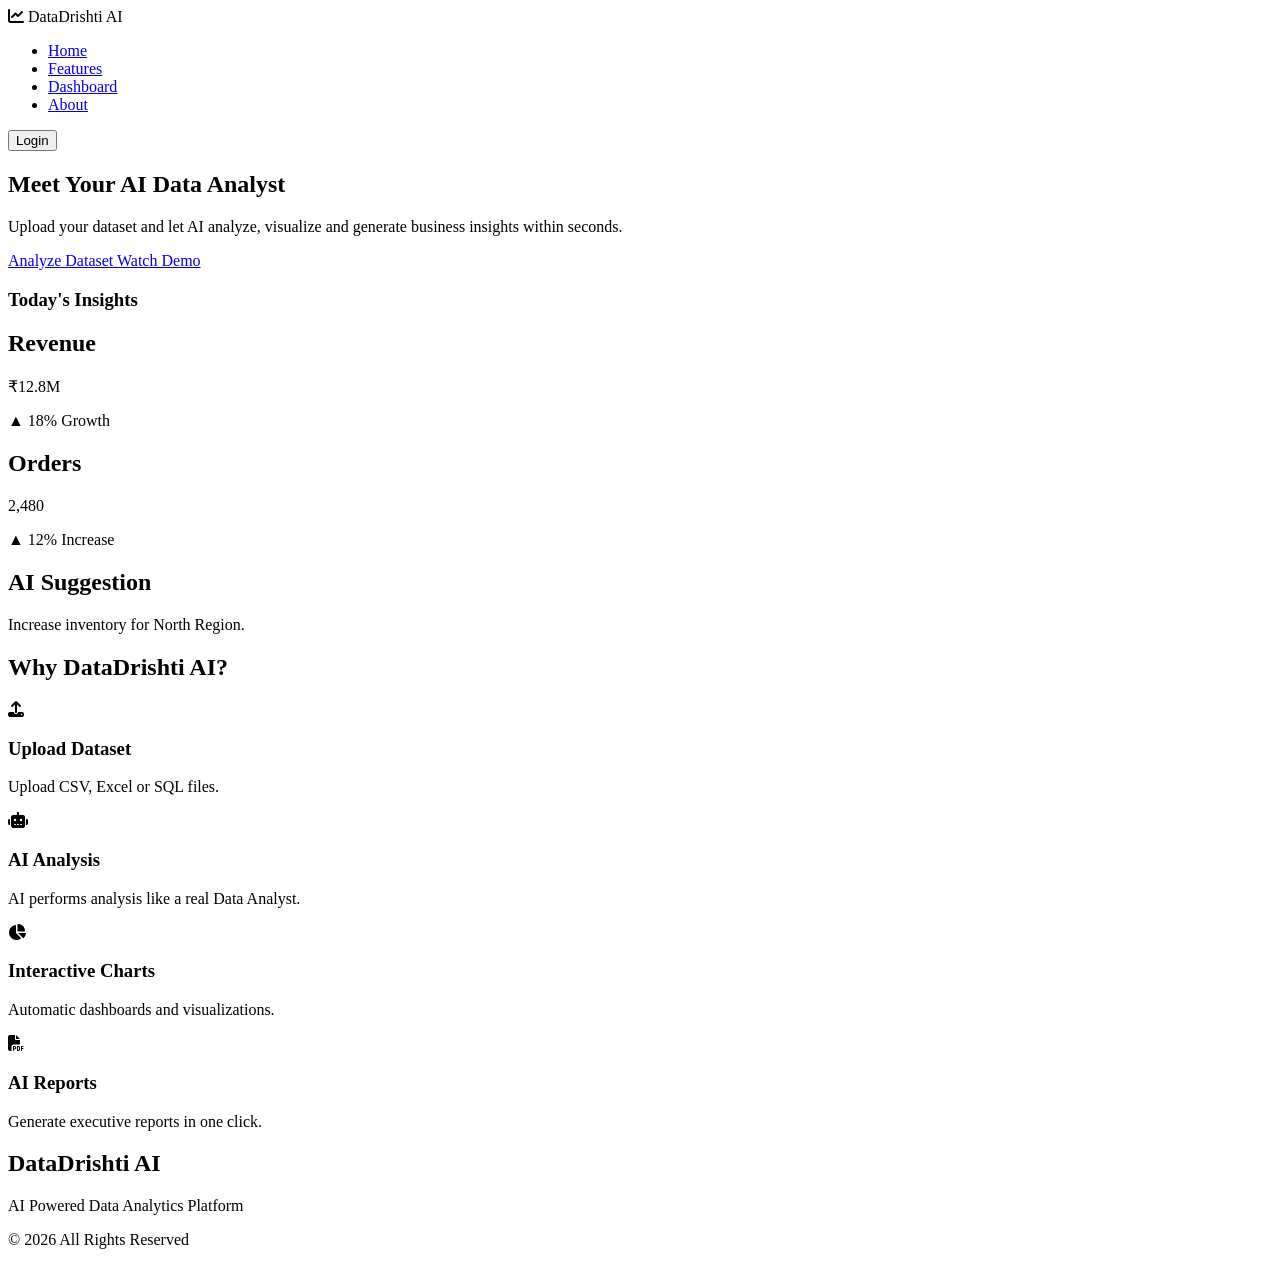
==== index.html @ 01517c09 "Add files via upload" ====
<!DOCTYPE html>
<html lang="en">
<head>
    <meta charset="UTF-8">
    <meta name="viewport" content="width=device-width, initial-scale=1.0">
    <title>DataDrishti AI</title>

    <!-- Google Font -->
    <link href="https://fonts.googleapis.com/css2?family=Poppins:wght@300;400;500;600;700&display=swap" rel="stylesheet">

    <!-- Font Awesome -->
    <link rel="stylesheet"
    href="https://cdnjs.cloudflare.com/ajax/libs/font-awesome/6.6.0/css/all.min.css">

    <!-- CSS -->
    <link rel="stylesheet" href="css/style.css">
</head>

<body>

    <!-- Background -->
    <div class="bg-blur"></div>

    <!-- Navbar -->
    <nav>

        <div class="logo">
            <i class="fa-solid fa-chart-line"></i>
            DataDrishti AI
        </div>

        <ul>

            <li><a href="#">Home</a></li>
            <li><a href="#">Features</a></li>
            <li><a href="#">Dashboard</a></li>
            <li><a href="#">About</a></li>

        </ul>

        <button class="login-btn">Login</button>

    </nav>

    <!-- Hero -->

    <section class="hero">

        <div class="hero-left">

            <h1>
                Meet Your <span>AI Data Analyst</span>
            </h1>

            <p>

                Upload your dataset and let AI analyze,
                visualize and generate business insights
                within seconds.

            </p>

            <div class="buttons">

                <a href="upload.html" class="primary-btn">
                    Analyze Dataset
                </a>

                <a href="#" class="secondary-btn">
                    Watch Demo
                </a>

            </div>

        </div>

        <div class="hero-right">

            <div class="glass-card">

                <h3>Today's Insights</h3>

                <div class="card">

                    <h2>Revenue</h2>

                    <span>₹12.8M</span>

                    <p>▲ 18% Growth</p>

                </div>

                <div class="card">

                    <h2>Orders</h2>

                    <span>2,480</span>

                    <p>▲ 12% Increase</p>

                </div>

                <div class="card">

                    <h2>AI Suggestion</h2>

                    <span>
                        Increase inventory for
                        North Region.
                    </span>

                </div>

            </div>

        </div>

    </section>

    <!-- Features -->

    <section class="features">

        <h2>Why DataDrishti AI?</h2>

        <div class="feature-container">

            <div class="feature-box">

                <i class="fa-solid fa-upload"></i>

                <h3>Upload Dataset</h3>

                <p>
                    Upload CSV, Excel or SQL files.
                </p>

            </div>

            <div class="feature-box">

                <i class="fa-solid fa-robot"></i>

                <h3>AI Analysis</h3>

                <p>
                    AI performs analysis like a real Data Analyst.
                </p>

            </div>

            <div class="feature-box">

                <i class="fa-solid fa-chart-pie"></i>

                <h3>Interactive Charts</h3>

                <p>
                    Automatic dashboards and visualizations.
                </p>

            </div>

            <div class="feature-box">

                <i class="fa-solid fa-file-pdf"></i>

                <h3>AI Reports</h3>

                <p>
                    Generate executive reports in one click.
                </p>

            </div>

        </div>

    </section>

    <!-- Footer -->

    <footer>

        <h2>DataDrishti AI</h2>

        <p>
            AI Powered Data Analytics Platform
        </p>

        <p>
            © 2026 All Rights Reserved
        </p>

    </footer>

</body>
</html>
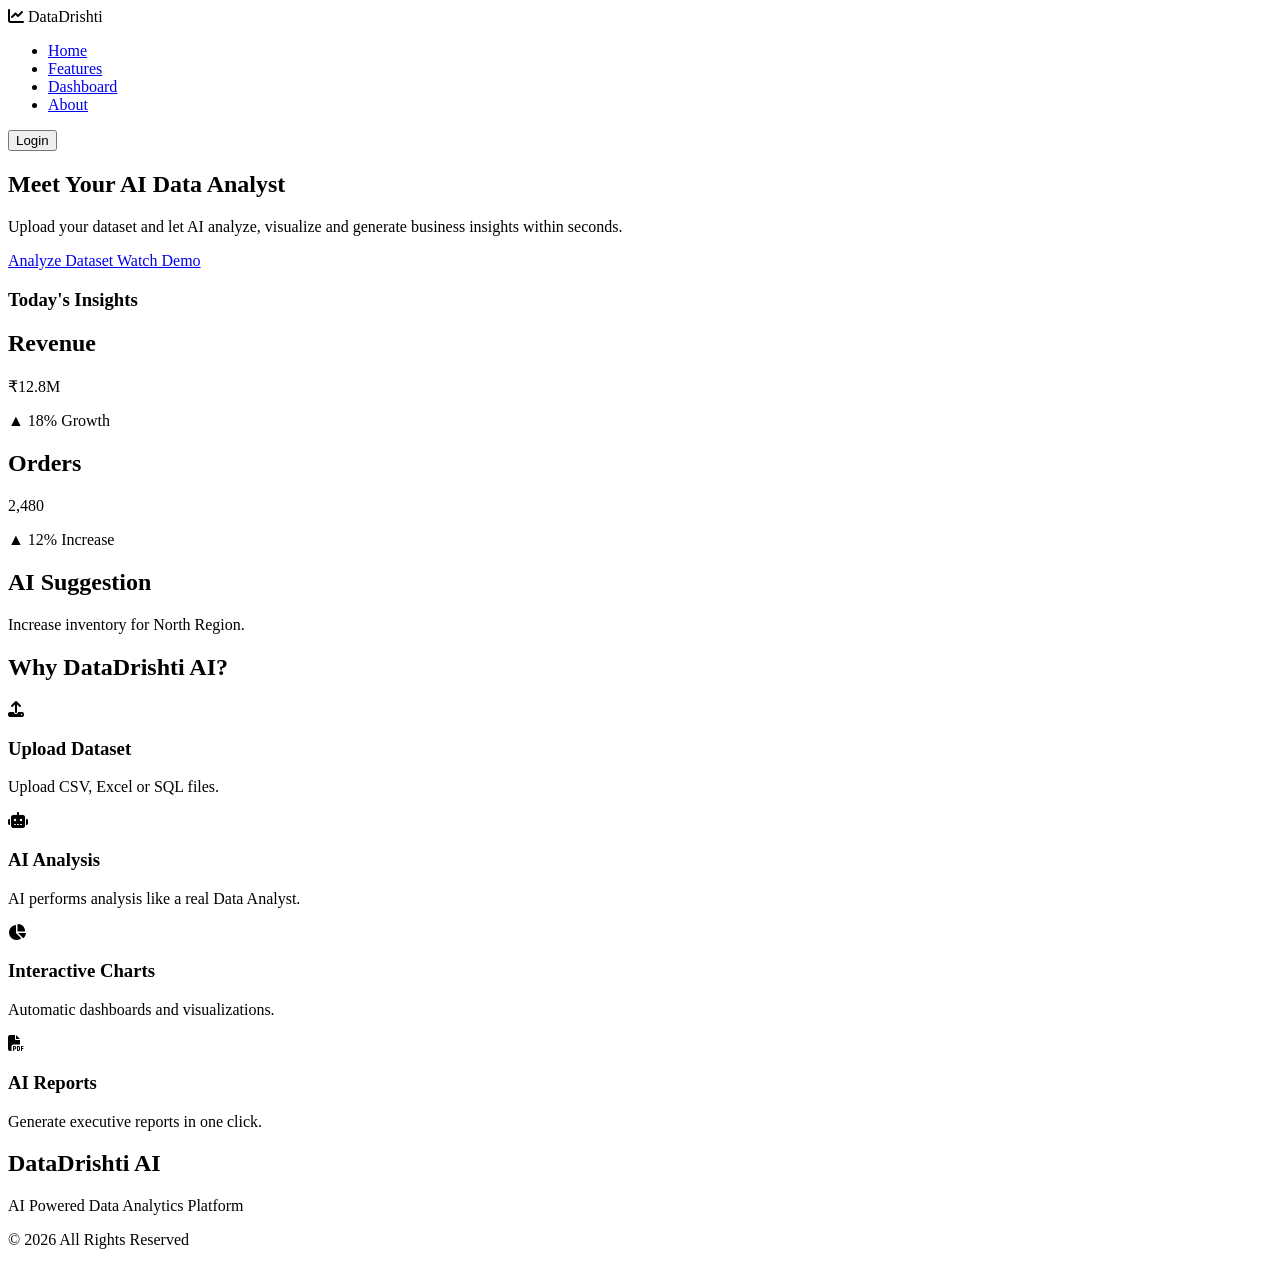
==== commit 8daf2b9e: "Update index.html" ====
--- a/index.html
+++ b/index.html
@@ -26,7 +26,7 @@
 
         <div class="logo">
             <i class="fa-solid fa-chart-line"></i>
-            DataDrishti AI
+            DataDrishti 
         </div>
 
         <ul>
@@ -194,4 +194,4 @@
     </footer>
 
 </body>
-</html>+</html>
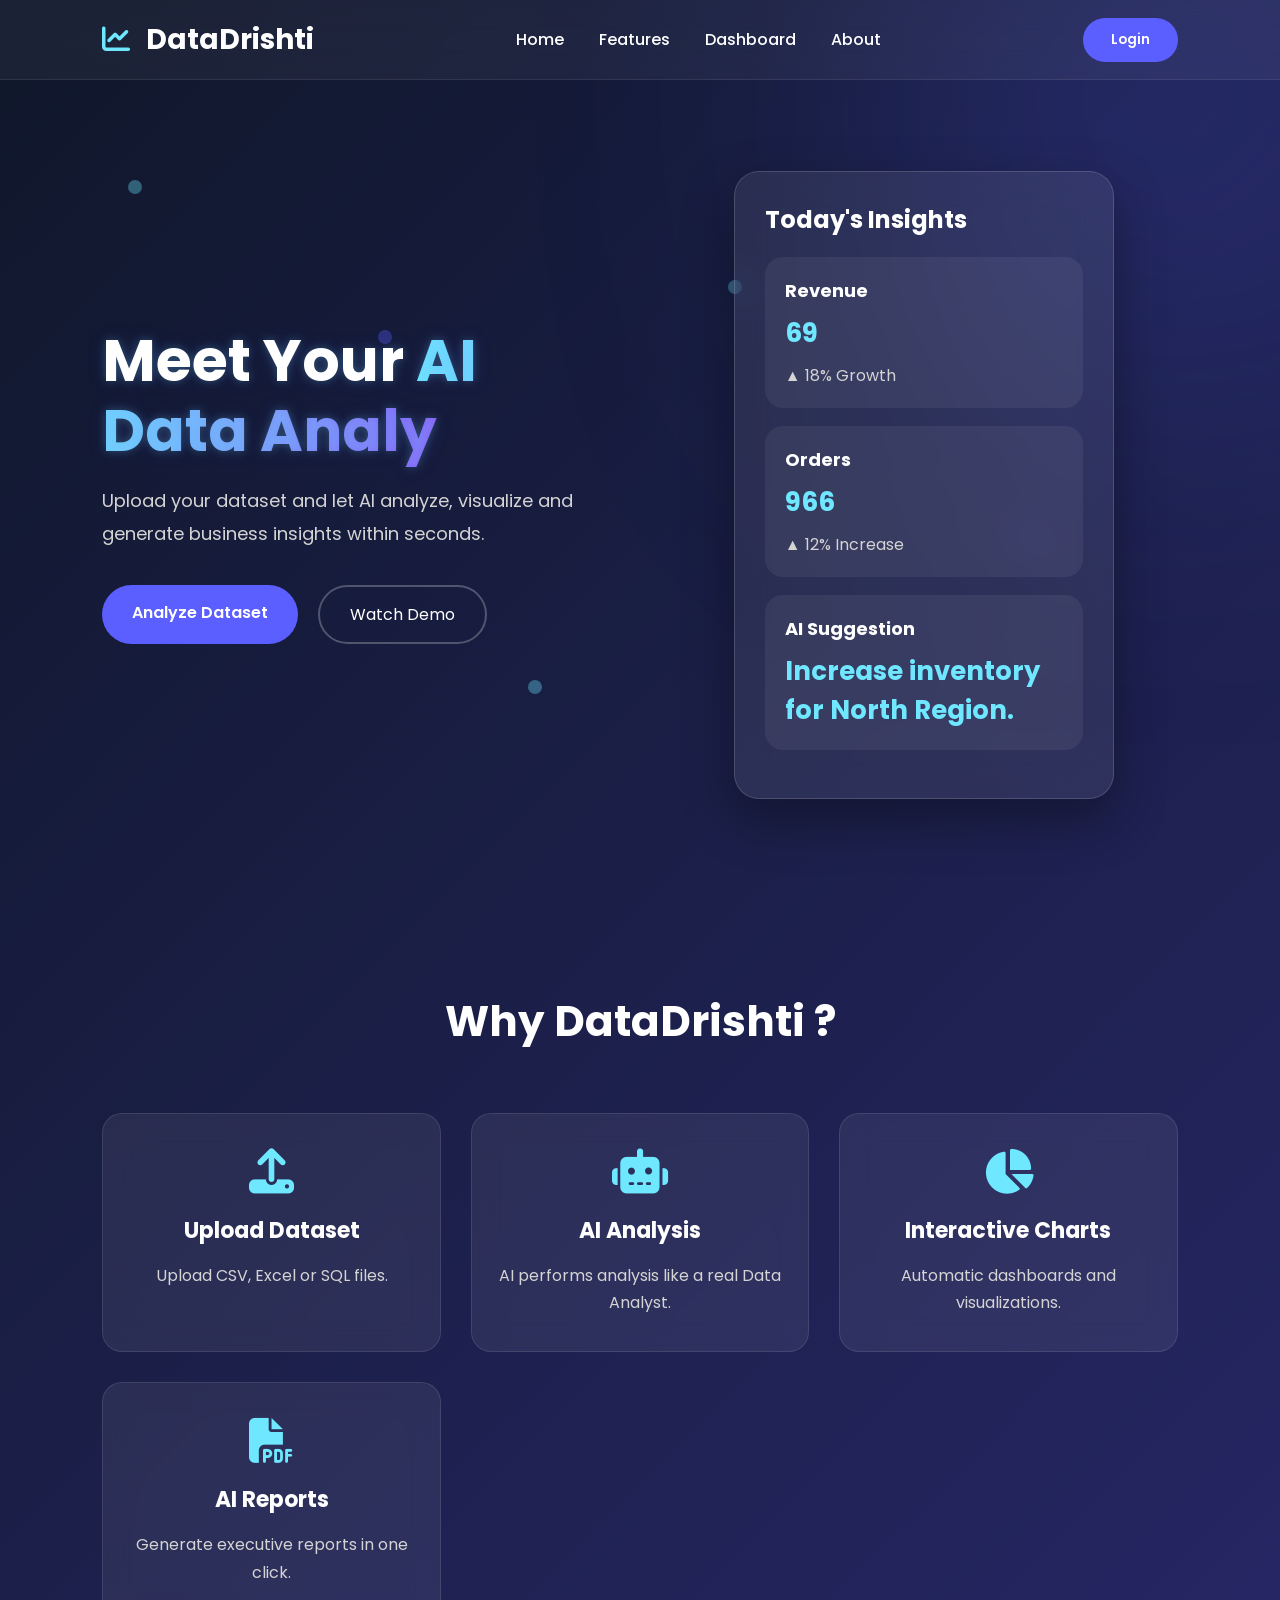
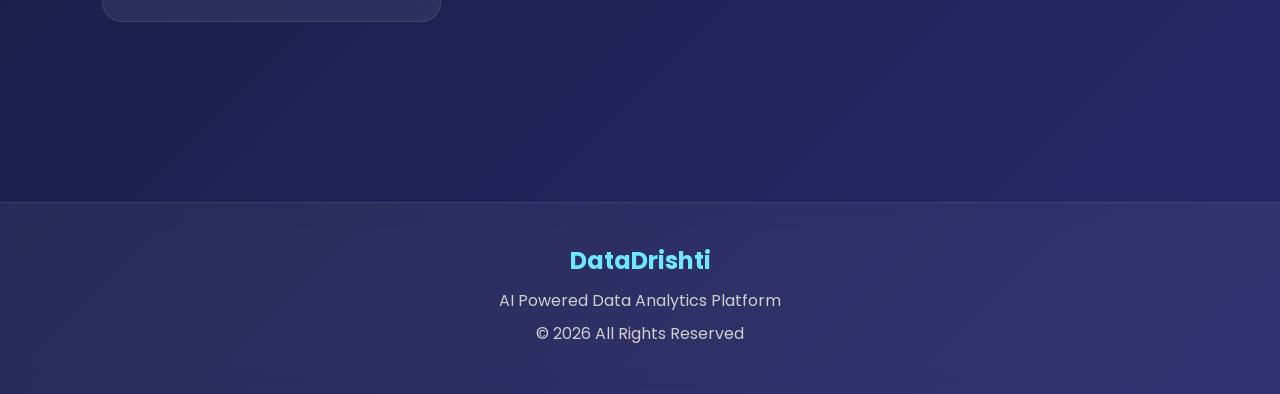
==== commit b0a4802b: "Initial project upload" ====
--- a/index.html
+++ b/index.html
@@ -1,197 +1,202 @@
-<!DOCTYPE html>
-<html lang="en">
-<head>
-    <meta charset="UTF-8">
-    <meta name="viewport" content="width=device-width, initial-scale=1.0">
-    <title>DataDrishti AI</title>
-
-    <!-- Google Font -->
-    <link href="https://fonts.googleapis.com/css2?family=Poppins:wght@300;400;500;600;700&display=swap" rel="stylesheet">
-
-    <!-- Font Awesome -->
-    <link rel="stylesheet"
-    href="https://cdnjs.cloudflare.com/ajax/libs/font-awesome/6.6.0/css/all.min.css">
-
-    <!-- CSS -->
-    <link rel="stylesheet" href="css/style.css">
-</head>
-
-<body>
-
-    <!-- Background -->
-    <div class="bg-blur"></div>
-
-    <!-- Navbar -->
-    <nav>
-
-        <div class="logo">
-            <i class="fa-solid fa-chart-line"></i>
-            DataDrishti 
-        </div>
-
-        <ul>
-
-            <li><a href="#">Home</a></li>
-            <li><a href="#">Features</a></li>
-            <li><a href="#">Dashboard</a></li>
-            <li><a href="#">About</a></li>
-
-        </ul>
-
-        <button class="login-btn">Login</button>
-
-    </nav>
-
-    <!-- Hero -->
-
-    <section class="hero">
-
-        <div class="hero-left">
-
-            <h1>
-                Meet Your <span>AI Data Analyst</span>
-            </h1>
-
-            <p>
-
-                Upload your dataset and let AI analyze,
-                visualize and generate business insights
-                within seconds.
-
-            </p>
-
-            <div class="buttons">
-
-                <a href="upload.html" class="primary-btn">
-                    Analyze Dataset
-                </a>
-
-                <a href="#" class="secondary-btn">
-                    Watch Demo
-                </a>
-
-            </div>
-
-        </div>
-
-        <div class="hero-right">
-
-            <div class="glass-card">
-
-                <h3>Today's Insights</h3>
-
-                <div class="card">
-
-                    <h2>Revenue</h2>
-
-                    <span>₹12.8M</span>
-
-                    <p>▲ 18% Growth</p>
-
-                </div>
-
-                <div class="card">
-
-                    <h2>Orders</h2>
-
-                    <span>2,480</span>
-
-                    <p>▲ 12% Increase</p>
-
-                </div>
-
-                <div class="card">
-
-                    <h2>AI Suggestion</h2>
-
-                    <span>
-                        Increase inventory for
-                        North Region.
-                    </span>
-
-                </div>
-
-            </div>
-
-        </div>
-
-    </section>
-
-    <!-- Features -->
-
-    <section class="features">
-
-        <h2>Why DataDrishti AI?</h2>
-
-        <div class="feature-container">
-
-            <div class="feature-box">
-
-                <i class="fa-solid fa-upload"></i>
-
-                <h3>Upload Dataset</h3>
-
-                <p>
-                    Upload CSV, Excel or SQL files.
-                </p>
-
-            </div>
-
-            <div class="feature-box">
-
-                <i class="fa-solid fa-robot"></i>
-
-                <h3>AI Analysis</h3>
-
-                <p>
-                    AI performs analysis like a real Data Analyst.
-                </p>
-
-            </div>
-
-            <div class="feature-box">
-
-                <i class="fa-solid fa-chart-pie"></i>
-
-                <h3>Interactive Charts</h3>
-
-                <p>
-                    Automatic dashboards and visualizations.
-                </p>
-
-            </div>
-
-            <div class="feature-box">
-
-                <i class="fa-solid fa-file-pdf"></i>
-
-                <h3>AI Reports</h3>
-
-                <p>
-                    Generate executive reports in one click.
-                </p>
-
-            </div>
-
-        </div>
-
-    </section>
-
-    <!-- Footer -->
-
-    <footer>
-
-        <h2>DataDrishti AI</h2>
-
-        <p>
-            AI Powered Data Analytics Platform
-        </p>
-
-        <p>
-            © 2026 All Rights Reserved
-        </p>
-
-    </footer>
-
-</body>
-</html>
+<!DOCTYPE html>
+<html lang="en">
+<head>
+    <meta charset="UTF-8">
+    <meta name="viewport" content="width=device-width, initial-scale=1.0">
+    <title>DataDrishti </title>
+
+    <!-- Google Font -->
+    <link href="https://fonts.googleapis.com/css2?family=Poppins:wght@300;400;500;600;700&display=swap" rel="stylesheet">
+
+    <!-- Font Awesome -->
+    <link rel="stylesheet"
+    href="https://cdnjs.cloudflare.com/ajax/libs/font-awesome/6.6.0/css/all.min.css">
+
+    <!-- CSS -->
+    <link rel="stylesheet" href="css/styleP1.css">
+    <link rel="stylesheet" href="css/styleP2.css">
+     <link rel="stylesheet" href="css/styleP3.css">
+
+</head>
+
+<body>
+
+
+    <!-- Background -->
+    <div class="bg-blur"></div>
+
+    <!-- Navbar -->
+    <nav>
+
+        <div class="logo">
+            <i class="fa-solid fa-chart-line"></i>
+            DataDrishti 
+        </div>
+
+        <ul>
+
+            <li><a href="#">Home</a></li>
+            <li><a href="#">Features</a></li>
+            <li><a href="dashboard.html">Dashboard</a></li>
+            <li><a href="#">About</a></li>
+
+        </ul>
+
+        <button class="login-btn">Login</button>
+
+    </nav>
+
+    <!-- Hero -->
+
+    <section class="hero">
+
+        <div class="hero-left">
+
+            <h1>
+                Meet Your <span>AI Data Analyst</span>
+            </h1>
+
+            <p>
+
+                Upload your dataset and let AI analyze,
+                visualize and generate business insights
+                within seconds.
+
+            </p>
+
+            <div class="buttons">
+
+                <a href="upload.html" class="primary-btn">
+                    Analyze Dataset
+                </a>
+
+                <a href="#" class="secondary-btn">
+                    Watch Demo
+                </a>
+
+            </div>
+
+        </div>
+
+        <div class="hero-right">
+
+            <div class="glass-card">
+
+                <h3>Today's Insights</h3>
+
+                <div class="card">
+
+                    <h2>Revenue</h2>
+
+                    <span>₹12.8M</span>
+
+                    <p>▲ 18% Growth</p>
+
+                </div>
+
+                <div class="card">
+
+                    <h2>Orders</h2>
+
+                    <span>2,480</span>
+
+                    <p>▲ 12% Increase</p>
+
+                </div>
+
+                <div class="card">
+
+                    <h2>AI Suggestion</h2>
+
+                    <span>
+                        Increase inventory for
+                        North Region.
+                    </span>
+
+                </div>
+
+            </div>
+
+        </div>
+
+    </section>
+
+    <!-- Features -->
+
+    <section class="features">
+
+        <h2>Why DataDrishti ?</h2>
+
+        <div class="feature-container">
+
+            <div class="feature-box">
+
+                <i class="fa-solid fa-upload"></i>
+
+                <h3>Upload Dataset</h3>
+
+                <p>
+                    Upload CSV, Excel or SQL files.
+                </p>
+
+            </div>
+
+            <div class="feature-box">
+
+                <i class="fa-solid fa-robot"></i>
+
+                <h3>AI Analysis</h3>
+
+                <p>
+                    AI performs analysis like a real Data Analyst.
+                </p>
+
+            </div>
+
+            <div class="feature-box">
+
+                <i class="fa-solid fa-chart-pie"></i>
+
+                <h3>Interactive Charts</h3>
+
+                <p>
+                    Automatic dashboards and visualizations.
+                </p>
+
+            </div>
+
+            <div class="feature-box">
+
+                <i class="fa-solid fa-file-pdf"></i>
+
+                <h3>AI Reports</h3>
+
+                <p>
+                    Generate executive reports in one click.
+                </p>
+
+            </div>
+
+        </div>
+
+    </section>
+    
+
+    <!-- Footer -->
+
+    <footer>
+
+        <h2>DataDrishti</h2>
+
+        <p>
+            AI Powered Data Analytics Platform
+        </p>
+
+        <p>
+            © 2026 All Rights Reserved
+        </p>
+
+    </footer>
+<script src="js/script.js"></script>
+</body>
+</html>
--- a/css/styleP1.css
+++ b/css/styleP1.css
@@ -0,0 +1,397 @@
+/* ==========================
+   GOOGLE FONT & RESET
+========================== */
+
+@import url('https://fonts.googleapis.com/css2?family=Poppins:wght@300;400;500;600;700;800&display=swap');
+
+*{
+    margin:0;
+    padding:0;
+    box-sizing:border-box;
+    font-family:'Poppins',sans-serif;
+}
+
+html{
+    scroll-behavior:smooth;
+}
+
+body{
+    min-height:100vh;
+    color:#fff;
+    overflow-x:hidden;
+    background:linear-gradient(-45deg,#0f172a,#1e293b,#312e81,#0f172a);
+    background-size:400% 400%;
+    animation:gradientBG 12s ease infinite;
+}
+
+/* ==========================
+   Animated Background
+========================== */
+
+@keyframes gradientBG{
+
+    0%{
+        background-position:0% 50%;
+    }
+
+    50%{
+        background-position:100% 50%;
+    }
+
+    100%{
+        background-position:0% 50%;
+    }
+
+}
+
+.bg-blur{
+
+    position:fixed;
+    width:500px;
+    height:500px;
+
+    background:#5b5fff;
+
+    border-radius:50%;
+
+    filter:blur(180px);
+
+    top:-150px;
+    right:-150px;
+
+    opacity:.35;
+
+    z-index:-1;
+
+}
+
+/* ==========================
+        NAVBAR
+========================== */
+
+nav{
+
+    width:100%;
+    height:80px;
+
+    display:flex;
+
+    justify-content:space-between;
+
+    align-items:center;
+
+    padding:0 8%;
+
+    position:sticky;
+
+    top:0;
+
+    backdrop-filter:blur(15px);
+
+    background:rgba(255,255,255,.05);
+
+    border-bottom:1px solid rgba(255,255,255,.08);
+
+    z-index:100;
+
+}
+
+.logo{
+
+    font-size:28px;
+
+    font-weight:700;
+
+    color:#fff;
+
+}
+
+.logo i{
+
+    color:#6ee7ff;
+
+    margin-right:10px;
+
+}
+
+nav ul{
+
+    display:flex;
+
+    list-style:none;
+
+    gap:35px;
+
+}
+
+nav ul li a{
+
+    text-decoration:none;
+
+    color:#fff;
+
+    transition:.3s;
+
+    font-weight:500;
+
+}
+
+nav ul li a:hover{
+
+    color:#6ee7ff;
+
+}
+
+.login-btn{
+
+    padding:12px 28px;
+
+    border:none;
+
+    outline:none;
+
+    border-radius:30px;
+
+    background:#5b5fff;
+
+    color:white;
+
+    cursor:pointer;
+
+    transition:.3s;
+
+    font-weight:600;
+
+}
+
+.login-btn:hover{
+
+    transform:translateY(-3px);
+
+    box-shadow:0 0 20px rgba(91,95,255,.5);
+
+}
+
+/* ==========================
+       HERO SECTION
+========================== */
+
+.hero{
+
+    min-height:90vh;
+
+    display:flex;
+
+    justify-content:space-between;
+
+    align-items:center;
+
+    padding:80px 8%;
+
+    gap:60px;
+
+}
+
+.hero-left{
+
+    flex:1;
+
+}
+
+.hero-left h1{
+
+    font-size:58px;
+
+    line-height:1.2;
+
+    margin-bottom:20px;
+
+}
+
+.hero-left h1 span{
+
+    color:#6ee7ff;
+
+}
+
+.hero-left p{
+
+    font-size:18px;
+
+    color:#d4d4d4;
+
+    line-height:1.8;
+
+    margin-bottom:35px;
+
+    max-width:600px;
+
+}
+
+/* ==========================
+      BUTTONS
+========================== */
+
+.buttons{
+
+    display:flex;
+
+    gap:20px;
+
+}
+
+.primary-btn{
+
+    text-decoration:none;
+
+    color:white;
+
+    background:#5b5fff;
+
+    padding:15px 30px;
+
+    border-radius:40px;
+
+    font-weight:600;
+
+    transition:.3s;
+
+}
+
+.primary-btn:hover{
+
+    transform:translateY(-5px);
+
+    box-shadow:0 0 25px rgba(91,95,255,.6);
+
+}
+
+.secondary-btn{
+
+    text-decoration:none;
+
+    color:white;
+
+    border:2px solid rgba(255,255,255,.25);
+
+    padding:15px 30px;
+
+    border-radius:40px;
+
+    transition:.3s;
+
+}
+
+.secondary-btn:hover{
+
+    background:white;
+
+    color:#111827;
+
+}
+
+/* ==========================
+     RIGHT GLASS CARD
+========================== */
+
+.hero-right{
+
+    flex:1;
+
+    display:flex;
+
+    justify-content:center;
+
+}
+
+.glass-card{
+
+    width:380px;
+
+    padding:30px;
+
+    border-radius:25px;
+
+    background:rgba(255,255,255,.08);
+
+    backdrop-filter:blur(18px);
+
+    border:1px solid rgba(255,255,255,.15);
+
+    box-shadow:0 20px 50px rgba(0,0,0,.35);
+
+    animation:float 5s ease-in-out infinite;
+
+}
+
+.glass-card h3{
+
+    margin-bottom:20px;
+
+    font-size:24px;
+
+}
+
+.card{
+
+    background:rgba(255,255,255,.06);
+
+    border-radius:18px;
+
+    padding:20px;
+
+    margin-bottom:18px;
+
+    transition:.3s;
+
+}
+
+.card:hover{
+
+    transform:scale(1.03);
+
+    background:rgba(255,255,255,.12);
+
+}
+
+.card h2{
+
+    font-size:18px;
+
+    margin-bottom:10px;
+
+}
+
+.card span{
+
+    font-size:26px;
+
+    font-weight:700;
+
+    color:#6ee7ff;
+
+}
+
+.card p{
+
+    margin-top:10px;
+
+    color:#d4d4d4;
+
+}
+
+@keyframes float{
+
+    0%{
+        transform:translateY(0);
+    }
+
+    50%{
+        transform:translateY(-12px);
+    }
+
+    100%{
+        transform:translateY(0);
+    }
+
+}
--- a/css/styleP2.css
+++ b/css/styleP2.css
@@ -0,0 +1,262 @@
+/* ==========================
+        FEATURES SECTION
+========================== */
+
+.features{
+
+    padding:100px 8%;
+
+    text-align:center;
+
+}
+
+.features h2{
+
+    font-size:42px;
+
+    margin-bottom:60px;
+
+    color:#fff;
+
+}
+
+.feature-container{
+
+    display:grid;
+
+    grid-template-columns:repeat(auto-fit,minmax(250px,1fr));
+
+    gap:30px;
+
+}
+
+.feature-box{
+
+    background:rgba(255,255,255,.07);
+
+    backdrop-filter:blur(15px);
+
+    border:1px solid rgba(255,255,255,.1);
+
+    border-radius:20px;
+
+    padding:35px 25px;
+
+    transition:.4s;
+
+    cursor:pointer;
+
+}
+
+.feature-box:hover{
+
+    transform:translateY(-12px);
+
+    box-shadow:0 20px 40px rgba(0,0,0,.3);
+
+    border:1px solid #6ee7ff;
+
+}
+
+.feature-box i{
+
+    font-size:45px;
+
+    color:#6ee7ff;
+
+    margin-bottom:20px;
+
+}
+
+.feature-box h3{
+
+    margin-bottom:15px;
+
+    font-size:22px;
+
+}
+
+.feature-box p{
+
+    color:#d4d4d4;
+
+    line-height:1.7;
+
+}
+
+/* ==========================
+          FOOTER
+========================== */
+
+footer{
+
+    margin-top:80px;
+
+    padding:40px 8%;
+
+    text-align:center;
+
+    background:rgba(255,255,255,.05);
+
+    border-top:1px solid rgba(255,255,255,.08);
+
+}
+
+footer h2{
+
+    color:#6ee7ff;
+
+    margin-bottom:10px;
+
+}
+
+footer p{
+
+    color:#cfcfcf;
+
+    margin:8px 0;
+
+}
+
+/* ==========================
+      SCROLLBAR
+========================== */
+
+::-webkit-scrollbar{
+
+    width:10px;
+
+}
+
+::-webkit-scrollbar-track{
+
+    background:#0f172a;
+
+}
+
+::-webkit-scrollbar-thumb{
+
+    background:#5b5fff;
+
+    border-radius:20px;
+
+}
+
+::-webkit-scrollbar-thumb:hover{
+
+    background:#6ee7ff;
+
+}
+
+/* ==========================
+      RESPONSIVE DESIGN
+========================== */
+
+@media(max-width:992px){
+
+.hero{
+
+    flex-direction:column;
+
+    text-align:center;
+
+}
+
+.hero-left h1{
+
+    font-size:45px;
+
+}
+
+.hero-left p{
+
+    margin:auto;
+    margin-bottom:30px;
+
+}
+
+.buttons{
+
+    justify-content:center;
+
+}
+
+.glass-card{
+
+    width:100%;
+    max-width:420px;
+
+}
+
+nav{
+
+    flex-direction:column;
+
+    height:auto;
+
+    padding:20px;
+
+}
+
+nav ul{
+
+    margin:20px 0;
+
+    flex-wrap:wrap;
+
+    justify-content:center;
+
+}
+
+}
+
+@media(max-width:768px){
+
+.hero{
+
+    padding:60px 6%;
+
+}
+
+.hero-left h1{
+
+    font-size:36px;
+
+}
+
+.features h2{
+
+    font-size:32px;
+
+}
+
+.feature-box{
+
+    padding:30px 20px;
+
+}
+
+.buttons{
+
+    flex-direction:column;
+
+    align-items:center;
+
+}
+
+.primary-btn,
+.secondary-btn{
+
+    width:220px;
+
+    text-align:center;
+
+}
+
+.logo{
+
+    font-size:24px;
+
+}
+
+}
--- a/css/styleP3.css
+++ b/css/styleP3.css
@@ -0,0 +1,292 @@
+/* ==========================================
+   PART 3 - PREMIUM EFFECTS
+========================================== */
+
+/* Floating Animation */
+
+.hero-left{
+
+    animation:slideLeft 1s ease;
+}
+
+.hero-right{
+
+    animation:slideRight 1s ease;
+}
+
+@keyframes slideLeft{
+
+    from{
+        opacity:0;
+        transform:translateX(-70px);
+    }
+
+    to{
+        opacity:1;
+        transform:translateX(0);
+    }
+
+}
+
+@keyframes slideRight{
+
+    from{
+        opacity:0;
+        transform:translateX(70px);
+    }
+
+    to{
+        opacity:1;
+        transform:translateX(0);
+    }
+
+}
+
+/* Glow Effect */
+
+.hero h1{
+
+    text-shadow:
+    0 0 10px rgba(110,231,255,.25),
+    0 0 20px rgba(91,95,255,.15);
+
+}
+
+.feature-box:hover i{
+
+    transform:rotate(10deg) scale(1.15);
+
+    transition:.4s;
+
+}
+
+/* Card Glow */
+
+.card:hover{
+
+    box-shadow:
+    0 0 20px rgba(91,95,255,.35);
+
+}
+
+/* Buttons */
+
+.primary-btn{
+
+    position:relative;
+
+    overflow:hidden;
+
+}
+
+.primary-btn::before{
+
+    content:"";
+
+    position:absolute;
+
+    width:0;
+
+    height:100%;
+
+    left:0;
+
+    top:0;
+
+    background:rgba(255,255,255,.15);
+
+    transition:.4s;
+
+}
+
+.primary-btn:hover::before{
+
+    width:100%;
+
+}
+
+/* Navbar Links */
+
+nav ul li{
+
+    position:relative;
+
+}
+
+nav ul li::after{
+
+    content:"";
+
+    position:absolute;
+
+    left:0;
+
+    bottom:-6px;
+
+    width:0;
+
+    height:2px;
+
+    background:#6ee7ff;
+
+    transition:.4s;
+
+}
+
+nav ul li:hover::after{
+
+    width:100%;
+
+}
+
+/* Hero Image Floating */
+
+.glass-card{
+
+    animation:
+    float 5s ease-in-out infinite,
+    glow 3s infinite alternate;
+
+}
+
+@keyframes glow{
+
+    from{
+
+        box-shadow:
+        0 0 15px rgba(91,95,255,.25);
+
+    }
+
+    to{
+
+        box-shadow:
+        0 0 35px rgba(110,231,255,.45);
+
+    }
+
+}
+
+/* Smooth Card Hover */
+
+.feature-box,
+.card,
+.login-btn,
+.primary-btn,
+.secondary-btn{
+
+    transition:all .35s ease;
+
+}
+
+/* Fade Up Animation */
+
+.feature-box{
+
+    animation:fadeUp .9s ease;
+
+}
+
+@keyframes fadeUp{
+
+    from{
+
+        opacity:0;
+
+        transform:translateY(40px);
+
+    }
+
+    to{
+
+        opacity:1;
+
+        transform:translateY(0);
+
+    }
+
+}
+
+/* Selection Color */
+
+::selection{
+
+    background:#6ee7ff;
+
+    color:#111827;
+
+}
+
+/* Hero Span Gradient */
+
+.hero h1 span{
+
+    background:linear-gradient(
+    90deg,
+    #6ee7ff,
+    #8b5cf6);
+
+    -webkit-background-clip:text;
+
+    color:transparent;
+
+}
+
+/* Footer */
+
+footer{
+
+    backdrop-filter:blur(12px);
+
+}
+
+/* Little Floating Dots */
+
+body::before{
+
+    content:"";
+
+    position:fixed;
+
+    width:14px;
+
+    height:14px;
+
+    border-radius:50%;
+
+    background:#6ee7ff;
+
+    left:10%;
+
+    top:20%;
+
+    box-shadow:
+    250px 150px #5b5fff,
+    600px 100px #6ee7ff,
+    900px 350px #5b5fff,
+    400px 500px #6ee7ff,
+    1200px 220px #5b5fff;
+
+    opacity:.35;
+
+    animation:particles 15s linear infinite;
+
+    z-index:-1;
+
+}
+
+@keyframes particles{
+
+    from{
+
+        transform:translateY(0);
+
+    }
+
+    to{
+
+        transform:translateY(-80px);
+
+    }
+
+}
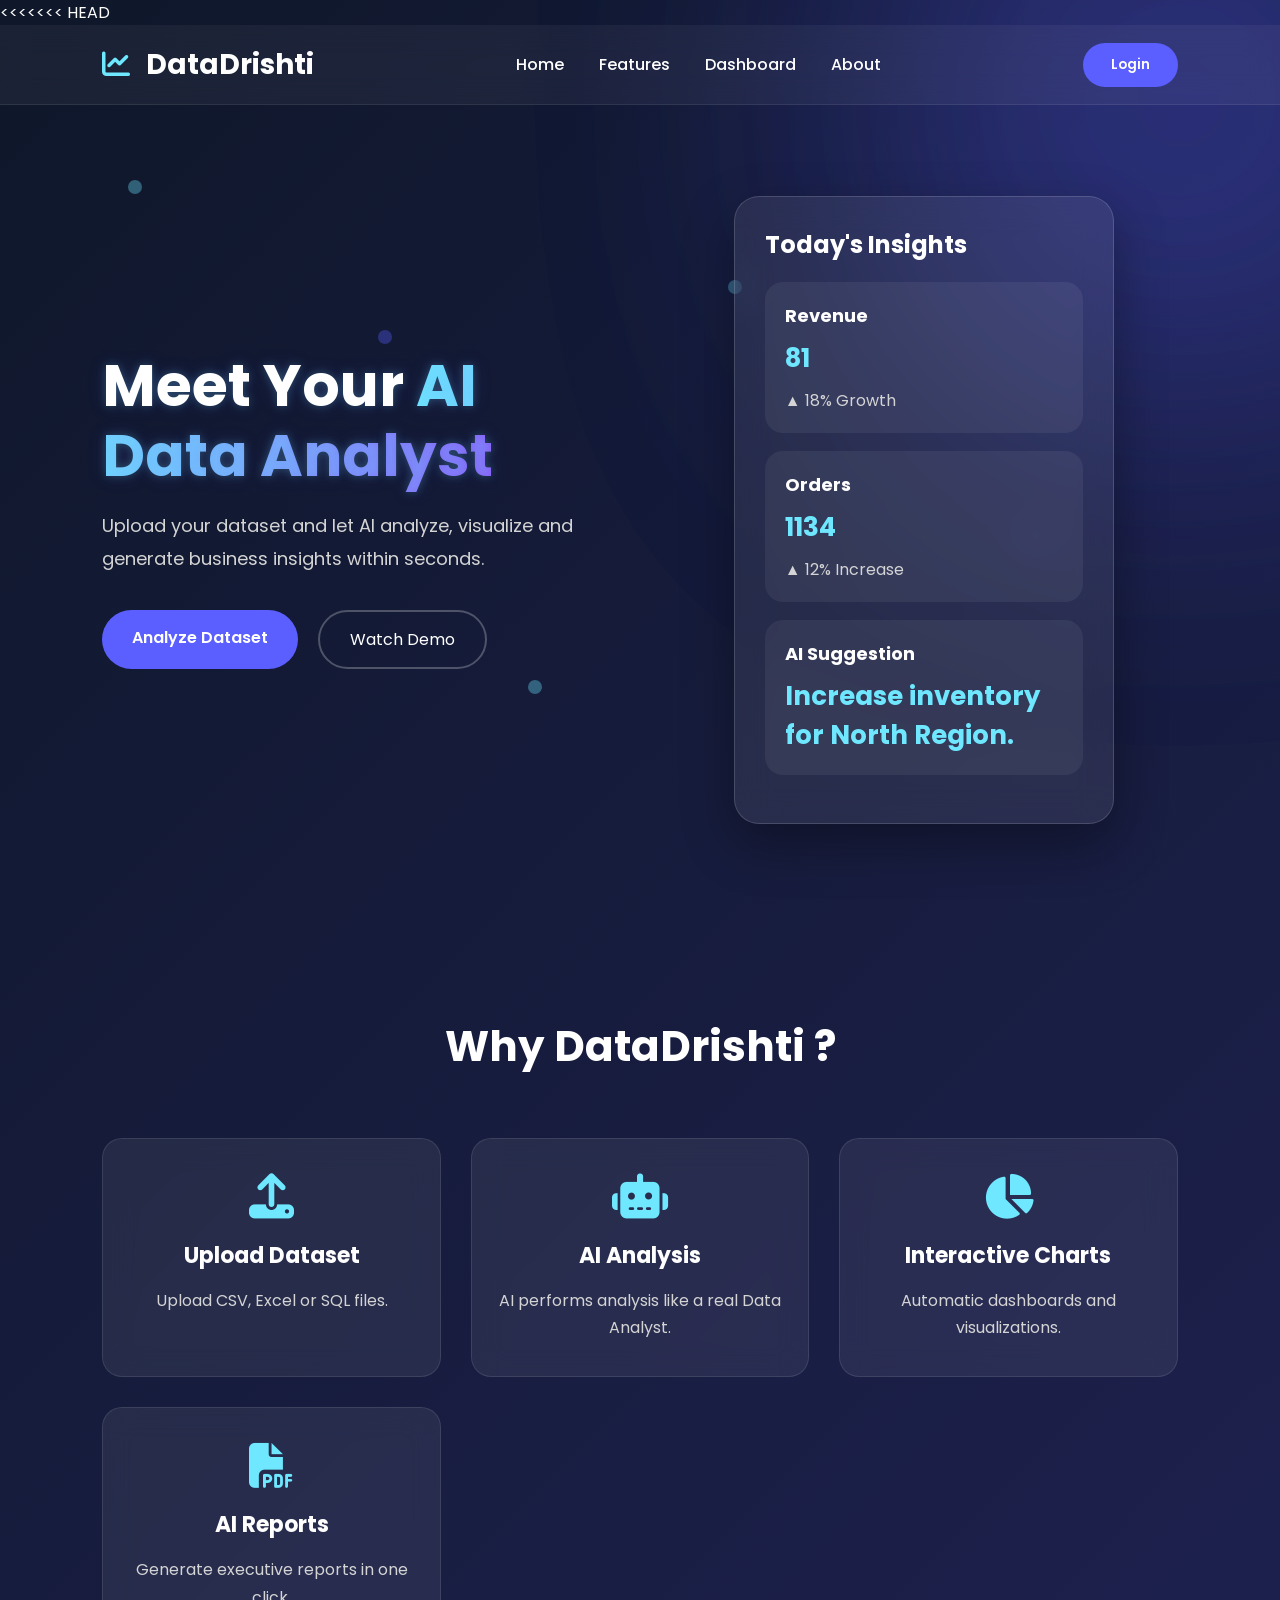
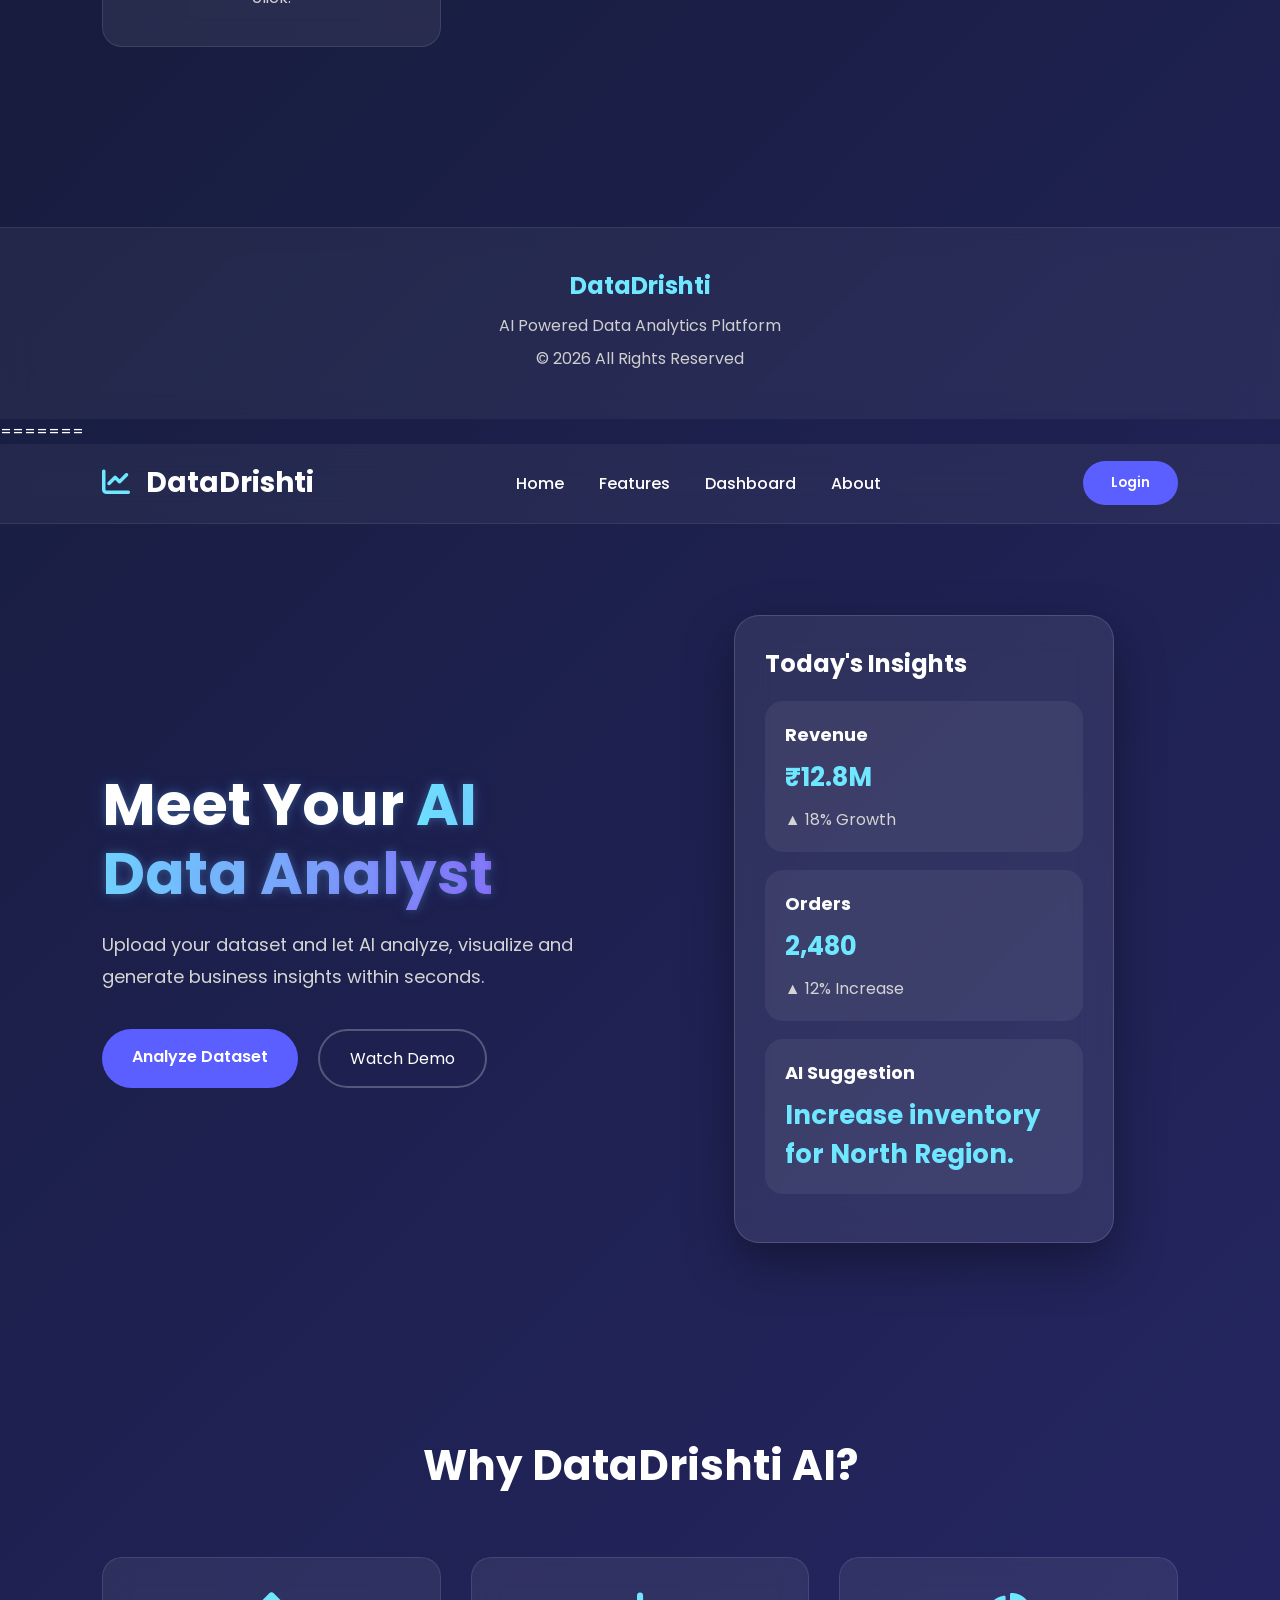
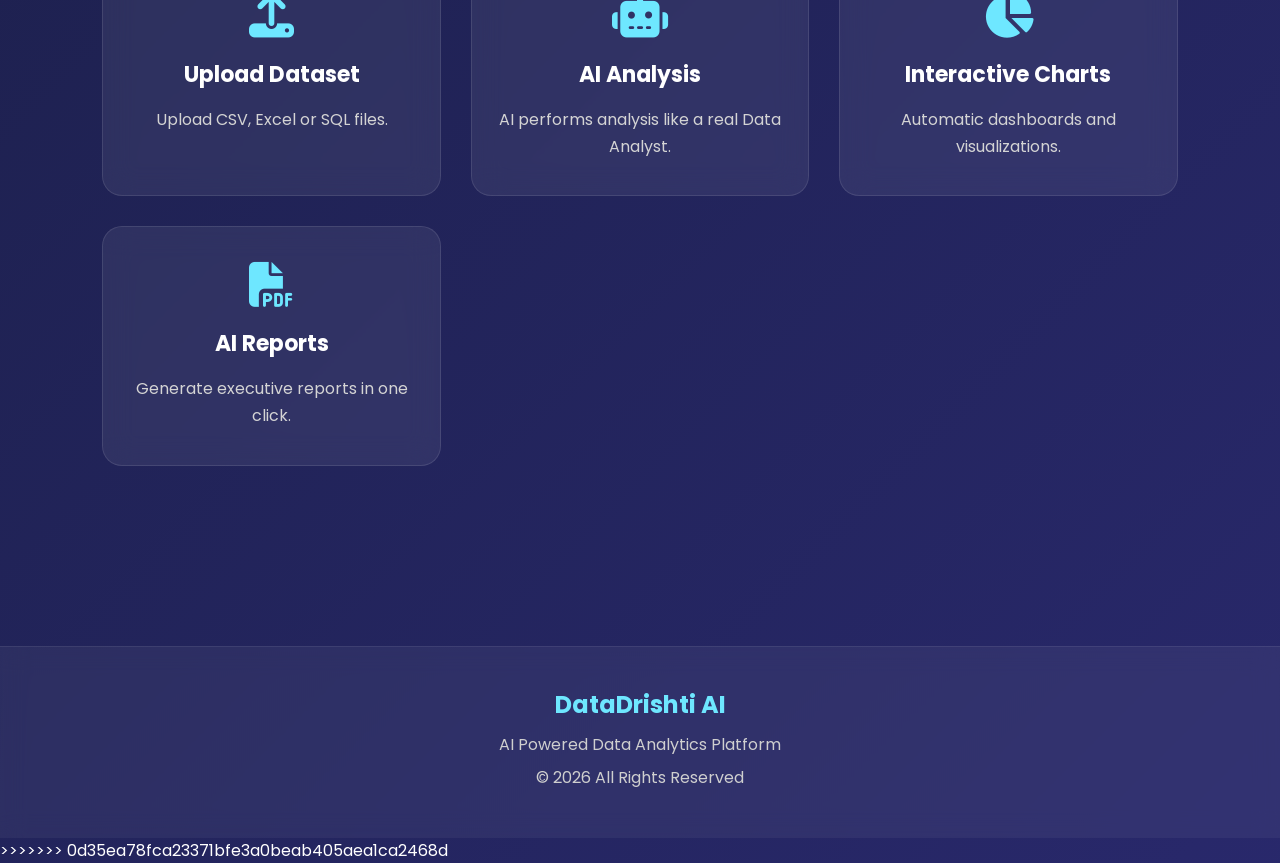
==== commit 72cb13f7: "Merge local and remote changes" ====
--- a/index.html
+++ b/index.html
@@ -1,3 +1,4 @@
+<<<<<<< HEAD
 <!DOCTYPE html>
 <html lang="en">
 <head>
@@ -199,4 +200,206 @@
     </footer>
 <script src="js/script.js"></script>
 </body>
-</html>+</html>
+=======
+<!DOCTYPE html>
+<html lang="en">
+<head>
+    <meta charset="UTF-8">
+    <meta name="viewport" content="width=device-width, initial-scale=1.0">
+    <title>DataDrishti AI</title>
+
+    <!-- Google Font -->
+    <link href="https://fonts.googleapis.com/css2?family=Poppins:wght@300;400;500;600;700&display=swap" rel="stylesheet">
+
+    <!-- Font Awesome -->
+    <link rel="stylesheet"
+    href="https://cdnjs.cloudflare.com/ajax/libs/font-awesome/6.6.0/css/all.min.css">
+
+    <!-- CSS -->
+    <link rel="stylesheet" href="css/styleP1.css">
+    <link rel="stylesheet" href="css/styleP2.css">
+     <link rel="stylesheet" href="css/styleP3.css">
+
+</head>
+
+<body>
+
+    <!-- Background -->
+    <div class="bg-blur"></div>
+
+    <!-- Navbar -->
+    <nav>
+
+        <div class="logo">
+            <i class="fa-solid fa-chart-line"></i>
+            DataDrishti 
+        </div>
+
+        <ul>
+
+            <li><a href="#">Home</a></li>
+            <li><a href="#">Features</a></li>
+            <li><a href="#">Dashboard</a></li>
+            <li><a href="#">About</a></li>
+
+        </ul>
+
+        <button class="login-btn">Login</button>
+
+    </nav>
+
+    <!-- Hero -->
+
+    <section class="hero">
+
+        <div class="hero-left">
+
+            <h1>
+                Meet Your <span>AI Data Analyst</span>
+            </h1>
+
+            <p>
+
+                Upload your dataset and let AI analyze,
+                visualize and generate business insights
+                within seconds.
+
+            </p>
+
+            <div class="buttons">
+
+                <a href="upload.html" class="primary-btn">
+                    Analyze Dataset
+                </a>
+
+                <a href="#" class="secondary-btn">
+                    Watch Demo
+                </a>
+
+            </div>
+
+        </div>
+
+        <div class="hero-right">
+
+            <div class="glass-card">
+
+                <h3>Today's Insights</h3>
+
+                <div class="card">
+
+                    <h2>Revenue</h2>
+
+                    <span>₹12.8M</span>
+
+                    <p>▲ 18% Growth</p>
+
+                </div>
+
+                <div class="card">
+
+                    <h2>Orders</h2>
+
+                    <span>2,480</span>
+
+                    <p>▲ 12% Increase</p>
+
+                </div>
+
+                <div class="card">
+
+                    <h2>AI Suggestion</h2>
+
+                    <span>
+                        Increase inventory for
+                        North Region.
+                    </span>
+
+                </div>
+
+            </div>
+
+        </div>
+
+    </section>
+
+    <!-- Features -->
+
+    <section class="features">
+
+        <h2>Why DataDrishti AI?</h2>
+
+        <div class="feature-container">
+
+            <div class="feature-box">
+
+                <i class="fa-solid fa-upload"></i>
+
+                <h3>Upload Dataset</h3>
+
+                <p>
+                    Upload CSV, Excel or SQL files.
+                </p>
+
+            </div>
+
+            <div class="feature-box">
+
+                <i class="fa-solid fa-robot"></i>
+
+                <h3>AI Analysis</h3>
+
+                <p>
+                    AI performs analysis like a real Data Analyst.
+                </p>
+
+            </div>
+
+            <div class="feature-box">
+
+                <i class="fa-solid fa-chart-pie"></i>
+
+                <h3>Interactive Charts</h3>
+
+                <p>
+                    Automatic dashboards and visualizations.
+                </p>
+
+            </div>
+
+            <div class="feature-box">
+
+                <i class="fa-solid fa-file-pdf"></i>
+
+                <h3>AI Reports</h3>
+
+                <p>
+                    Generate executive reports in one click.
+                </p>
+
+            </div>
+
+        </div>
+
+    </section>
+
+    <!-- Footer -->
+
+    <footer>
+
+        <h2>DataDrishti AI</h2>
+
+        <p>
+            AI Powered Data Analytics Platform
+        </p>
+
+        <p>
+            © 2026 All Rights Reserved
+        </p>
+
+    </footer>
+<script src="js/script.js"></script>
+</body>
+</html>
+>>>>>>> 0d35ea78fca23371bfe3a0beab405aea1ca2468d
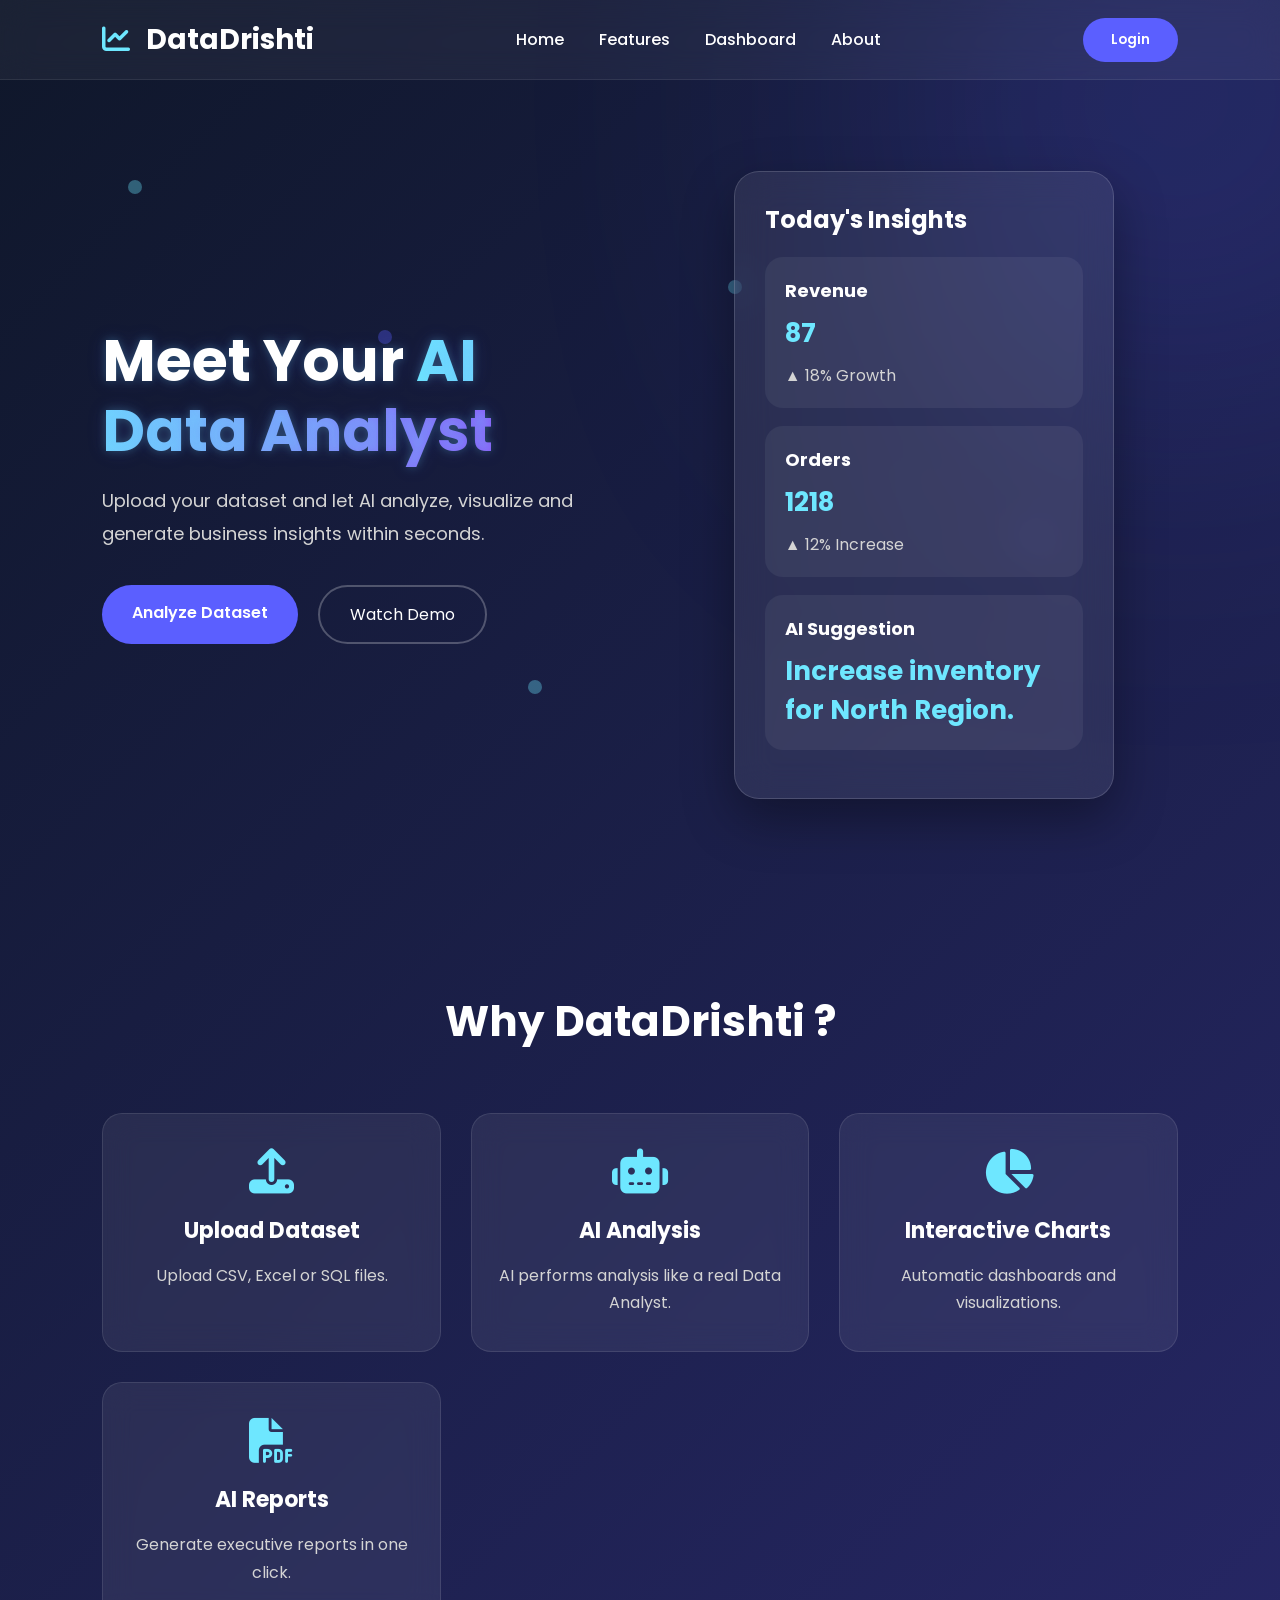
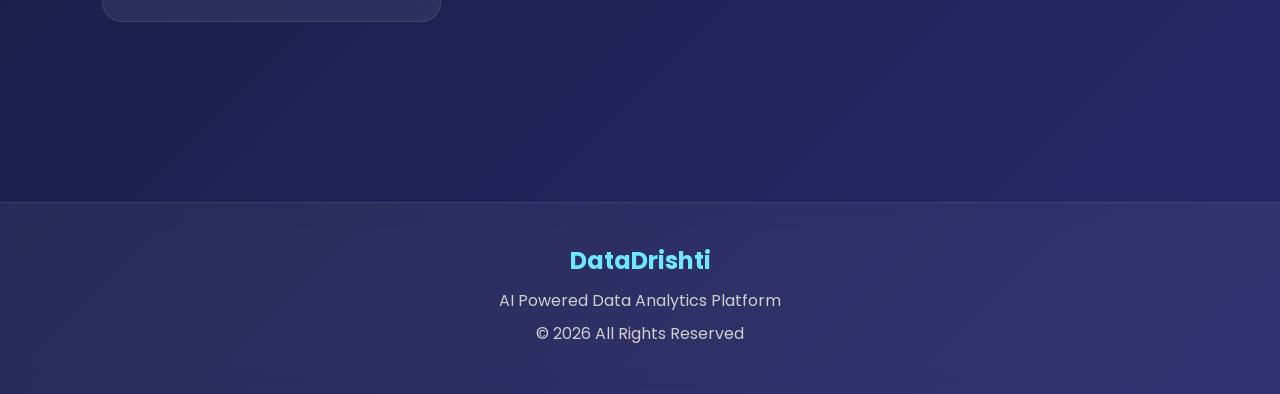
==== commit 15e8d423: "Resolved merge conflict" ====
--- a/index.html
+++ b/index.html
@@ -1,4 +1,3 @@
-<<<<<<< HEAD
 <!DOCTYPE html>
 <html lang="en">
 <head>
@@ -201,205 +200,3 @@
 <script src="js/script.js"></script>
 </body>
 </html>
-=======
-<!DOCTYPE html>
-<html lang="en">
-<head>
-    <meta charset="UTF-8">
-    <meta name="viewport" content="width=device-width, initial-scale=1.0">
-    <title>DataDrishti AI</title>
-
-    <!-- Google Font -->
-    <link href="https://fonts.googleapis.com/css2?family=Poppins:wght@300;400;500;600;700&display=swap" rel="stylesheet">
-
-    <!-- Font Awesome -->
-    <link rel="stylesheet"
-    href="https://cdnjs.cloudflare.com/ajax/libs/font-awesome/6.6.0/css/all.min.css">
-
-    <!-- CSS -->
-    <link rel="stylesheet" href="css/styleP1.css">
-    <link rel="stylesheet" href="css/styleP2.css">
-     <link rel="stylesheet" href="css/styleP3.css">
-
-</head>
-
-<body>
-
-    <!-- Background -->
-    <div class="bg-blur"></div>
-
-    <!-- Navbar -->
-    <nav>
-
-        <div class="logo">
-            <i class="fa-solid fa-chart-line"></i>
-            DataDrishti 
-        </div>
-
-        <ul>
-
-            <li><a href="#">Home</a></li>
-            <li><a href="#">Features</a></li>
-            <li><a href="#">Dashboard</a></li>
-            <li><a href="#">About</a></li>
-
-        </ul>
-
-        <button class="login-btn">Login</button>
-
-    </nav>
-
-    <!-- Hero -->
-
-    <section class="hero">
-
-        <div class="hero-left">
-
-            <h1>
-                Meet Your <span>AI Data Analyst</span>
-            </h1>
-
-            <p>
-
-                Upload your dataset and let AI analyze,
-                visualize and generate business insights
-                within seconds.
-
-            </p>
-
-            <div class="buttons">
-
-                <a href="upload.html" class="primary-btn">
-                    Analyze Dataset
-                </a>
-
-                <a href="#" class="secondary-btn">
-                    Watch Demo
-                </a>
-
-            </div>
-
-        </div>
-
-        <div class="hero-right">
-
-            <div class="glass-card">
-
-                <h3>Today's Insights</h3>
-
-                <div class="card">
-
-                    <h2>Revenue</h2>
-
-                    <span>₹12.8M</span>
-
-                    <p>▲ 18% Growth</p>
-
-                </div>
-
-                <div class="card">
-
-                    <h2>Orders</h2>
-
-                    <span>2,480</span>
-
-                    <p>▲ 12% Increase</p>
-
-                </div>
-
-                <div class="card">
-
-                    <h2>AI Suggestion</h2>
-
-                    <span>
-                        Increase inventory for
-                        North Region.
-                    </span>
-
-                </div>
-
-            </div>
-
-        </div>
-
-    </section>
-
-    <!-- Features -->
-
-    <section class="features">
-
-        <h2>Why DataDrishti AI?</h2>
-
-        <div class="feature-container">
-
-            <div class="feature-box">
-
-                <i class="fa-solid fa-upload"></i>
-
-                <h3>Upload Dataset</h3>
-
-                <p>
-                    Upload CSV, Excel or SQL files.
-                </p>
-
-            </div>
-
-            <div class="feature-box">
-
-                <i class="fa-solid fa-robot"></i>
-
-                <h3>AI Analysis</h3>
-
-                <p>
-                    AI performs analysis like a real Data Analyst.
-                </p>
-
-            </div>
-
-            <div class="feature-box">
-
-                <i class="fa-solid fa-chart-pie"></i>
-
-                <h3>Interactive Charts</h3>
-
-                <p>
-                    Automatic dashboards and visualizations.
-                </p>
-
-            </div>
-
-            <div class="feature-box">
-
-                <i class="fa-solid fa-file-pdf"></i>
-
-                <h3>AI Reports</h3>
-
-                <p>
-                    Generate executive reports in one click.
-                </p>
-
-            </div>
-
-        </div>
-
-    </section>
-
-    <!-- Footer -->
-
-    <footer>
-
-        <h2>DataDrishti AI</h2>
-
-        <p>
-            AI Powered Data Analytics Platform
-        </p>
-
-        <p>
-            © 2026 All Rights Reserved
-        </p>
-
-    </footer>
-<script src="js/script.js"></script>
-</body>
-</html>
->>>>>>> 0d35ea78fca23371bfe3a0beab405aea1ca2468d
